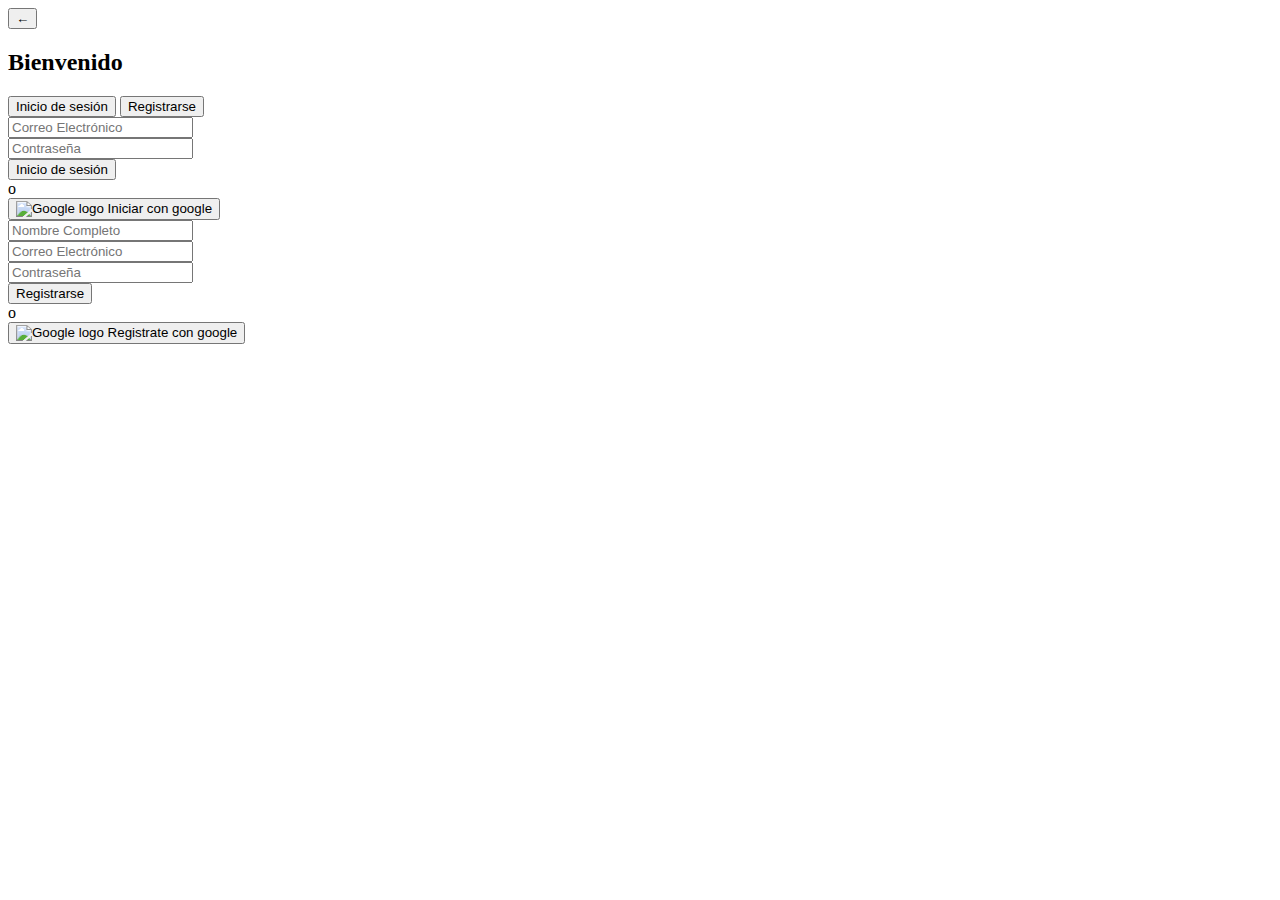
==== docs/about/about..html @ e071b69d "Add files via upload" ====
<!DOCTYPE html>
<html lang="es">
<head>
    <meta charset="UTF-8">
    <meta name="viewport" content="width=device-width, initial-scale=1.0">
    <link rel="stylesheet" href="login-register.css">
    <title>Bienvenido - Login/Registro</title>

</head>
<body> 
    <a href="../index.html">
    <button class="back-button">←</button>
    </a>
    <div class="login-container">
        <h2>Bienvenido</h2>

        <div class="nav-buttons">
            <button class="nav-btn inactive" data-form="login">Inicio de sesión</button>
            <button class="nav-btn active" data-form="register">Registrarse</button>
        </div>

        <!-- Formulario de Login -->
        <div id="loginForm" class="form-container">
            <div class="input-group">
                <i></i>
                <input type="email" placeholder="Correo Electrónico" required>
            </div>
            <div class="input-group">
                <i></i>
                <input type="password" placeholder="Contraseña" required>
            </div>
            <button class="action-btn">Inicio de sesión</button>
            <div class="divider">o</div>
            <button class="google-btn">
                <img src="/imagenes/logogoogle.png" alt="Google logo" style="width: 20px; height: 20px;">
                Iniciar con google
            </button>
        </div>

        <!-- Formulario de Registro -->
        <div id="registerForm" class="form-container active">
            <div class="input-group">
                <i></i>
                <input type="text" placeholder="Nombre Completo">
            </div>
            <div class="input-group">
                <i></i>
                <input type="email" placeholder="Correo Electrónico">
            </div>
            <div class="input-group">
                <i></i>
                <input type="password" placeholder="Contraseña">
            </div>
            <button class="action-btn">Registrarse</button>
            <div class="divider">o</div>
            <button class="google-btn">
                <img src="/imagenes/logogoogle.png" alt="Google logo" style="width: 20px; height: 20px;">
                Registrate con google
            </button>
        </div>
    </div>
    <script src="login-register.js"></script>
</body>
</html>
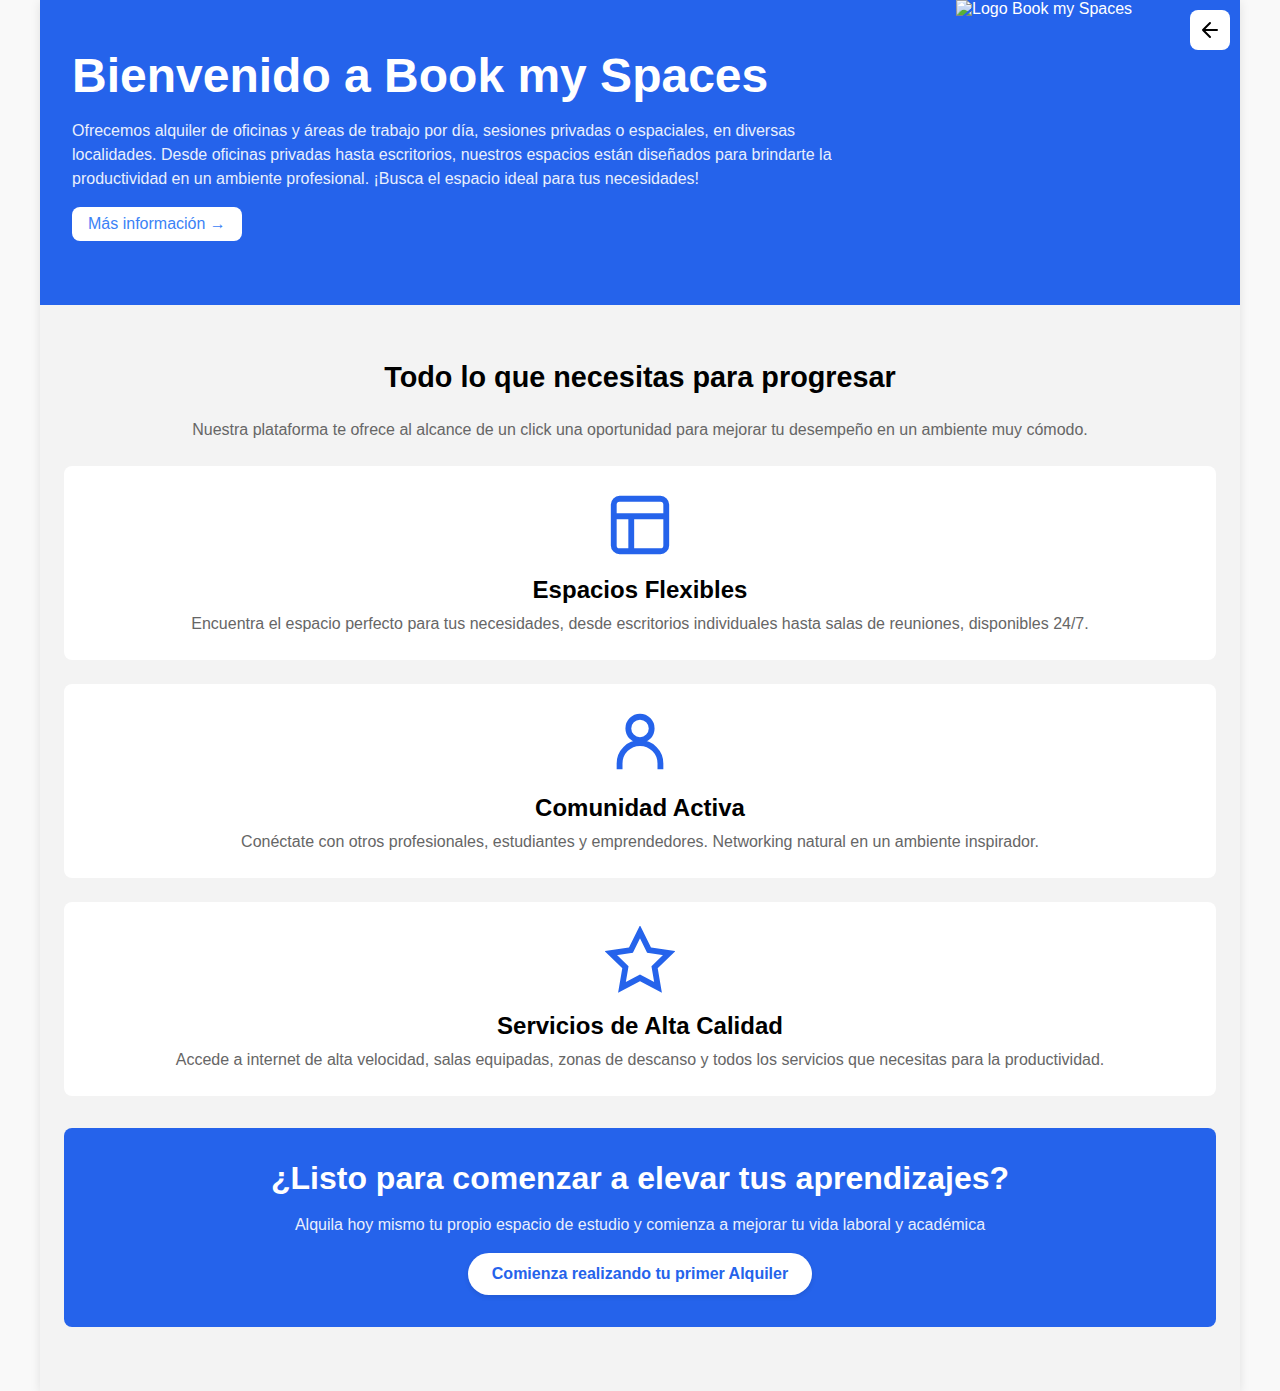
==== commit 8a0bcc03: "Implementacion del alquier con su metodo de compra precios por dia o mensual tambien ajuste a los di" ====
--- a/docs/about/about..html
+++ b/docs/about/about..html
@@ -3,62 +3,77 @@
 <head>
     <meta charset="UTF-8">
     <meta name="viewport" content="width=device-width, initial-scale=1.0">
-    <link rel="stylesheet" href="login-register.css">
-    <title>Bienvenido - Login/Registro</title>
-
+    <title>Book my Spaces - Espacios de Trabajo</title>
+    <link rel="icon" type="imagen/" sizes="32x32" href="../imagenes/logo.png">
+    <link rel="stylesheet" href="about..css"> <!-- Make sure this points to your CSS file -->
 </head>
-<body> 
-    <a href="../index.html">
-    <button class="back-button">←</button>
-    </a>
-    <div class="login-container">
-        <h2>Bienvenido</h2>
-
-        <div class="nav-buttons">
-            <button class="nav-btn inactive" data-form="login">Inicio de sesión</button>
-            <button class="nav-btn active" data-form="register">Registrarse</button>
+<body>
+    <div class="landing-container">
+        <div class="header">
+            <a href="../index.html">
+                <button class="back-button">
+                    <svg xmlns="http://www.w3.org/2000/svg" width="24" height="24" viewBox="0 0 24 24" fill="none" stroke="currentColor" stroke-width="2" stroke-linecap="round" stroke-linejoin="round"><path d="M19 12H5M12 19l-7-7 7-7"/></svg>
+                </button></a>
+            <h2>Bienvenido a Book my Spaces</h2>
+            <p>Ofrecemos alquiler de oficinas y áreas de trabajo por día, sesiones privadas o espaciales, en diversas localidades. Desde oficinas privadas hasta escritorios, nuestros espacios están diseñados para brindarte la productividad en un ambiente profesional. ¡Busca el espacio ideal para tus necesidades!</p>
+            <a href="https://utpac-my.sharepoint.com/personal/alejandro_silva_utp_ac_pa/_layouts/15/onedrive.aspx?id=%2Fpersonal%2Falejandro%5Fsilva%5Futp%5Fac%5Fpa%2FDocuments%2FProyecto%20Semestral%20HCI&ga=1" target="_blank">
+                <button class="more-info">Más información →</button>
+            </a>
+            <div class="logo">
+                <img src="../imagenes/logo_en_blanco.png" alt="Logo Book my Spaces">
+            </div>
         </div>
 
-        <!-- Formulario de Login -->
-        <div id="loginForm" class="form-container">
-            <div class="input-group">
-                <i></i>
-                <input type="email" placeholder="Correo Electrónico" required>
+        <div class="content">
+            <h2>Todo lo que necesitas para progresar</h2>
+            <p>Nuestra plataforma te ofrece al alcance de un click una oportunidad para mejorar tu desempeño en un ambiente muy cómodo.</p>
+
+            <div class="feature">
+                <div class="feature-icon">
+                    <svg xmlns="http://www.w3.org/2000/svg" viewBox="0 0 24 24" fill="none" stroke="#2563EB" stroke-width="2">
+                        <rect x="3" y="3" width="18" height="18" rx="2" />
+                        <path d="M3 9h18" />
+                        <path d="M9 21V9" />
+                    </svg>
+                </div>
+                <div class="feature-content">
+                    <h3>Espacios Flexibles</h3>
+                    <p>Encuentra el espacio perfecto para tus necesidades, desde escritorios individuales hasta salas de reuniones, disponibles 24/7.</p>
+                </div>
             </div>
-            <div class="input-group">
-                <i></i>
-                <input type="password" placeholder="Contraseña" required>
+
+            <div class="feature">
+                <div class="feature-icon">
+                    <svg xmlns="http://www.w3.org/2000/svg" viewBox="0 0 24 24" fill="none" stroke="#2563EB" stroke-width="2">
+                        <circle cx="12" cy="7" r="4" />
+                        <path d="M5 21v-2a7 7 0 0 1 14 0v2" />
+                    </svg>
+                </div>
+                <div class="feature-content">
+                    <h3>Comunidad Activa</h3>
+                    <p>Conéctate con otros profesionales, estudiantes y emprendedores. Networking natural en un ambiente inspirador.</p>
+                </div>
             </div>
-            <button class="action-btn">Inicio de sesión</button>
-            <div class="divider">o</div>
-            <button class="google-btn">
-                <img src="/imagenes/logogoogle.png" alt="Google logo" style="width: 20px; height: 20px;">
-                Iniciar con google
-            </button>
-        </div>
 
-        <!-- Formulario de Registro -->
-        <div id="registerForm" class="form-container active">
-            <div class="input-group">
-                <i></i>
-                <input type="text" placeholder="Nombre Completo">
+            <div class="feature">
+                <div class="feature-icon">
+                    <svg xmlns="http://www.w3.org/2000/svg" viewBox="0 0 24 24" fill="none" stroke="#2563EB" stroke-width="2">
+                        <polygon points="12 2 15.09 8.26 22 9.27 17 14.14 18.18 21.02 12 17.77 5.82 21.02 7 14.14 2 9.27 8.91 8.26 12 2" />
+                    </svg>
+                </div>
+                <div class="feature-content">
+                    <h3>Servicios de Alta Calidad</h3>
+                    <p>Accede a internet de alta velocidad, salas equipadas, zonas de descanso y todos los servicios que necesitas para la productividad.</p>
+                </div>
             </div>
-            <div class="input-group">
-                <i></i>
-                <input type="email" placeholder="Correo Electrónico">
+
+            <div class="cta-container">
+                <h3>¿Listo para comenzar a elevar tus aprendizajes?</h3>
+                <p>Alquila hoy mismo tu propio espacio de estudio y comienza a mejorar tu vida laboral y académica</p>
+                <a href="../alquiler/alquiler.html" class="cta-button" id="btn-alquilar">Comienza realizando tu primer Alquiler</a>
             </div>
-            <div class="input-group">
-                <i></i>
-                <input type="password" placeholder="Contraseña">
-            </div>
-            <button class="action-btn">Registrarse</button>
-            <div class="divider">o</div>
-            <button class="google-btn">
-                <img src="/imagenes/logogoogle.png" alt="Google logo" style="width: 20px; height: 20px;">
-                Registrate con google
-            </button>
         </div>
     </div>
-    <script src="login-register.js"></script>
+    <script src="about.js"></script>
 </body>
-</html>
+</html>--- a/docs/about/about..css
+++ b/docs/about/about..css
@@ -0,0 +1,266 @@
+* {
+    margin: 0;
+    padding: 0;
+    box-sizing: border-box;
+    font-family: -apple-system, BlinkMacSystemFont, 'Segoe UI', Roboto, sans-serif;
+}
+
+body {
+    background-color: #f9f9f9;
+}
+
+.landing-container {
+    max-width: 1200px;
+    margin: 0 auto;
+    background-color: white;
+    box-shadow: 0 2px 10px rgba(0,0,0,0.1);
+    min-height: 100vh;
+    position: relative;
+}
+
+.header {
+    background-color: #2563EB;
+    color: white;
+    padding: 2rem 1.5rem 2.5rem 1.5rem;
+    position: relative;
+    height: auto;
+}
+
+.back-button {
+    position: absolute;
+    top: 10px;
+    right:10px;
+    background-color: var(--primary-light);
+    background-color: white;
+    border: none;
+    width: 40px;
+    height: 40px;
+    border-radius: 8px;
+    cursor: pointer;
+    display: flex;
+    align-items: center;
+    justify-content: center;
+    transition: all 0.3s ease;
+}
+
+.header h2 {
+    font-size: 2rem;
+    margin-bottom: 1rem;
+    font-weight: 600;
+}
+
+.header p {
+    font-size: 1rem;
+    max-width: 800px;
+    line-height: 1.5;
+    opacity: 0.9;
+}
+
+.more-info {
+    display: inline-flex;
+    align-items: center;
+    background-color: white;
+    text-decoration: none;
+    border: none;
+    margin-top: 1rem;
+    font-size: 1rem;
+    padding: 0.5rem 1rem;
+    border-radius: 0.5rem;
+    color: #3B82F6;
+    cursor: pointer;
+}
+
+.more-info span {
+    margin-right: 5px;
+}
+
+.logo img {
+    position: absolute;
+    right: 1rem;
+    top: 3rem;
+    width: 150px;
+    height: auto;
+    display: none; /* Hidden on mobile by default */
+}
+
+.content {
+    padding: 2rem 1.5rem;
+    background-color: #f3f3f3;
+}
+
+.content h2 {
+    text-align: center;
+    margin: 1.5rem 0;
+    font-size: 1.8rem;
+    font-weight: 600;
+}
+
+.content p {
+    text-align: center;
+    font-size: 1rem;
+    color: #666;
+    margin-bottom: 1.5rem;
+    line-height: 1.5;
+}
+
+.feature {
+    display: flex;
+    flex-direction: column;
+    background-color: #fff;
+    border-radius: 0.5rem;
+    margin-bottom: 1.5rem;
+    padding: 1.5rem;
+}
+
+.feature-icon {
+    margin-bottom: 1rem;
+    width: 100%;
+    display: flex;
+    align-items: center;
+    justify-content: center;
+}
+
+.feature-icon svg {
+    width: 50px;
+    height: 50px;
+}
+
+.feature-content h3 {
+    font-size: 1.5rem;
+    margin-bottom: 0.5rem;
+    font-weight: 600;
+    text-align: center;
+}
+
+.feature-content p {
+    font-size: 1rem;
+    color: #666;
+    text-align: center;
+    margin-bottom: 0;
+}
+
+.cta-container {
+    background-color: #2563EB;
+    padding: 1.5rem;
+    color: white;
+    border-radius: 0.5rem;
+    margin: 1.5rem 0;
+    text-align: center;
+}
+
+.cta-container h3 {
+    font-size: 1.5rem;
+    margin-bottom: 1rem;
+    font-weight: 600;
+}
+
+.cta-container p {
+    font-size: 1rem;
+    color: white;
+    opacity: 0.9;
+    margin-bottom: 1rem;
+}
+
+.cta-button {
+    display: inline-block;
+    background-color: white;
+    color: #2563EB;
+    padding: 0.75rem 1.5rem;
+    border-radius: 2rem;
+    text-decoration: none;
+    font-weight: 600;
+    font-size: 1rem;
+    box-shadow: 0 2px 5px rgba(0,0,0,0.1);
+}
+/* Para pantallas entre 768px y 1020px */
+@media (min-width: 845px) and (max-width: 1023px) {
+    .header h2 {
+        font-size: 2.5rem;
+    }
+    
+    .header p {
+        max-width: 43rem;
+        font-size: 1.1rem;
+    }
+    
+    .logo img {
+        display: block;
+        width: 200px;
+    }
+    
+    .feature {
+        flex-direction: row;
+        align-items: flex-start;
+    }
+    
+    .feature-icon {
+        width: auto;
+        margin-right: 1.5rem;
+        margin-bottom: 0;
+    }
+    
+    .feature-content h3,
+    .feature-content p {
+        text-align: left;
+    }
+    
+    .content h2 {
+        font-size: 2.2rem;
+    }
+}
+
+/* Para pantallas entre 1024px y 1400px */
+@media (min-width: 1024px) and (max-width: 1400px) {
+    .header {
+        padding: 3rem 2rem 4rem 2rem;
+    }
+    
+    .header h2 {
+        font-size: 3rem;
+    }
+    .header p{
+        max-width: 49rem
+    }
+    
+    .logo img {
+        position: absolute;
+        top: 0rem;
+        right: -1rem;
+        width: 300px;
+        padding: auto;
+        display: block;
+    }
+    
+    .feature-icon svg {
+        width: 70px;
+        height: 70px;
+    }
+    
+    .cta-container {
+        margin: 2rem 0;
+        padding: 2rem;
+    }
+    
+    .cta-container h3 {
+        font-size: 2rem;
+    }
+}
+
+/* Para pantallas más grandes de 1400px */
+@media (min-width: 1401px) {
+    .header h2 {
+        font-size: 3.5rem;
+    }
+    .header p {
+        max-width: 55rem;
+    }
+    .logo img {
+        position: absolute;
+        top:0rem;
+        right: 2rem;
+        width: 300px;
+        display: block;
+        background: none;
+        border: none;
+    }
+}